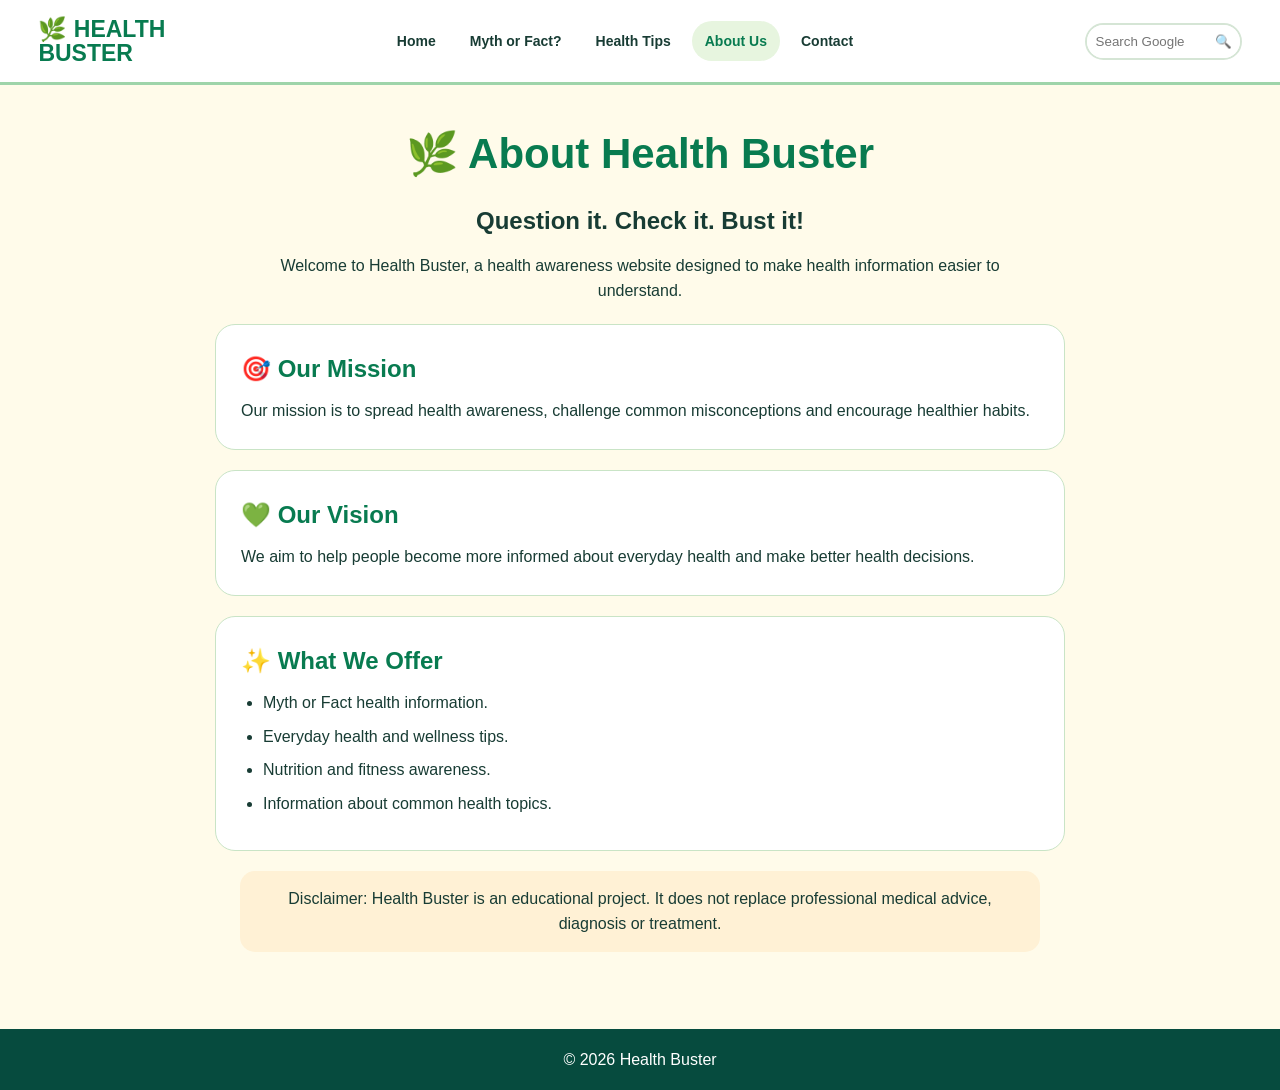
==== about.html @ 7978b403 "Add files via upload" ====
<!DOCTYPE html>
<html lang="en">
<head>
    <meta charset="UTF-8">
    <meta name="viewport" content="width=device-width, initial-scale=1.0">
    <title>About Us | Health Buster</title>
    <link rel="stylesheet" href="style.css">
</head>
<body>
<header class="navbar">
    <a href="index.html" class="logo">🌿 HEALTH<br>BUSTER</a>
    <nav>
        <a href="index.html">Home</a>
        <a href="myth.html">Myth or Fact?</a>
        <a href="health-tips.html">Health Tips</a>
        <a class="active" href="about.html">About Us</a>
        <a href="contact.html">Contact</a>
    </nav>
    <form class="google-search">
        <input name="q" type="search" placeholder="Search Google...">
        <button type="submit">🔍</button>
    </form>
</header>

<main class="content-page">
    <h1>🌿 About Health Buster</h1>
    <h2>Question it. Check it. Bust it!</h2>

    <p>
        Welcome to Health Buster, a health awareness website
        designed to make health information easier to understand.
    </p>

    <section class="info-card">
        <h2>🎯 Our Mission</h2>
        <p>
            Our mission is to spread health awareness, challenge
            common misconceptions and encourage healthier habits.
        </p>
    </section>

    <section class="info-card">
        <h2>💚 Our Vision</h2>
        <p>
            We aim to help people become more informed about
            everyday health and make better health decisions.
        </p>
    </section>

    <section class="info-card">
        <h2>✨ What We Offer</h2>
        <ul>
            <li>Myth or Fact health information.</li>
            <li>Everyday health and wellness tips.</li>
            <li>Nutrition and fitness awareness.</li>
            <li>Information about common health topics.</li>
        </ul>
    </section>

    <p class="disclaimer">
        Disclaimer: Health Buster is an educational project.
        It does not replace professional medical advice,
        diagnosis or treatment.
    </p>
</main>

<footer>© 2026 Health Buster</footer>
<script src="script.js"></script>
</body>
</html>
---- style.css ----
* {
    margin: 0;
    padding: 0;
    box-sizing: border-box;
}

:root {
    --green: #087b50;
    --dark-green: #064b3e;
    --light-green: #e7f5df;
    --cream: #fffbea;
    --orange: #ec681d;
    --text: #183c34;
}

body {
    font-family: Arial, sans-serif;
    background: var(--cream);
    color: var(--text);
    line-height: 1.6;
}

a {
    text-decoration: none;
    color: inherit;
}

.navbar {
    background: white;
    min-height: 85px;
    padding: 12px 3%;
    display: flex;
    justify-content: space-between;
    align-items: center;
    gap: 20px;
    border-bottom: 3px solid #9ed4aa;
    flex-wrap: wrap;
}

.logo {
    color: var(--green);
    font-size: 23px;
    font-weight: 900;
    line-height: 1.05;
}

nav {
    display: flex;
    gap: 8px;
    flex-wrap: wrap;
    justify-content: center;
}

nav a {
    padding: 9px 13px;
    border-radius: 25px;
    font-weight: bold;
    font-size: 14px;
}

nav a:hover,
nav a.active {
    background: var(--light-green);
    color: var(--green);
}

.google-search {
    display: flex;
    border: 2px solid #d5e5d5;
    border-radius: 30px;
    overflow: hidden;
    background: white;
}

.google-search input {
    width: 120px;
    border: none;
    outline: none;
    padding: 9px;
}

.google-search button {
    border: none;
    background: white;
    padding: 8px;
    cursor: pointer;
}

.stay-btn {
    background: var(--dark-green);
    color: white;
    padding: 11px 20px;
    border-radius: 30px;
    font-weight: bold;
}

.hero {
    min-height: 290px;
    padding: 35px 5%;
    display: flex;
    justify-content: center;
    align-items: center;
    position: relative;
    background: linear-gradient(120deg, #e4f5d9, #fffbea, #f3f8d9);
    text-align: center;
}

.hero-text {
    flex: 1;
}

.hero-text h2:first-child {
    font-size: 34px;
    font-style: italic;
}

.hero-text h1 {
    font-size: clamp(40px, 6vw, 65px);
    color: #188b4d;
    font-weight: 900;
    font-style: italic;
}

.big-title {
    font-size: clamp(35px, 5vw, 58px);
    color: var(--dark-green);
}

.hero-text p {
    font-size: 19px;
}

.hero-art {
    font-size: 140px;
}

.stamp {
    position: absolute;
    right: 3%;
    top: 15px;
    color: #d33a35;
    border: 4px dashed #d33a35;
    border-radius: 20px;
    padding: 12px;
    font-size: 21px;
    font-weight: 900;
    transform: rotate(10deg);
}

.feature-grid {
    display: grid;
    grid-template-columns: 1fr 1fr;
    gap: 20px;
    padding: 22px 3%;
}

.feature {
    display: flex;
    align-items: center;
    gap: 20px;
    padding: 25px;
    border-radius: 28px;
    border: 2px solid;
}

.myth-card {
    background: #fff0dc;
    border-color: #efc36c;
}

.tips-card {
    background: #e4f5dd;
    border-color: #8acb9d;
}

.feature-icon {
    font-size: 75px;
}

.feature h2 {
    font-size: 30px;
    margin-bottom: 5px;
}

.myth-card h2 {
    color: #cf542e;
}

.tips-card h2 {
    color: var(--green);
}

.feature p {
    margin-bottom: 12px;
}

.orange-btn,
.green-btn {
    display: inline-block;
    padding: 10px 25px;
    border: none;
    border-radius: 30px;
    color: white;
    font-weight: bold;
    cursor: pointer;
    font-size: 15px;
}

.orange-btn {
    background: var(--orange);
}

.green-btn {
    background: var(--green);
}

.orange-btn:hover,
.green-btn:hover {
    opacity: 0.85;
    transform: translateY(-2px);
}

.health-strip {
    padding: 20px 3%;
    display: flex;
    justify-content: space-around;
    gap: 15px;
    flex-wrap: wrap;
    font-weight: bold;
    background: white;
}

.slogan {
    margin: 20px auto;
    padding: 15px;
    text-align: center;
    background: #dff2c7;
    color: var(--dark-green);
    border-radius: 50px;
    font-size: 27px;
    font-weight: bold;
    width: 90%;
    font-style: italic;
}

footer {
    background: var(--dark-green);
    color: white;
    text-align: center;
    padding: 18px;
    margin-top: 30px;
}

/* Myth page */

.myth-page,
.tips-page,
.content-page {
    padding: 35px 5%;
    text-align: center;
    min-height: 65vh;
}

.back {
    display: block;
    text-align: left;
    color: var(--green);
    font-weight: bold;
    margin-bottom: 25px;
}

.page-heading {
    font-size: clamp(38px, 6vw, 65px);
    font-weight: 900;
}

.red {
    color: #df423c;
}

.green {
    color: #14874d;
}

.subtitle {
    font-size: 19px;
    margin: 10px 0 30px;
}

.myth-form {
    display: flex;
    gap: 15px;
    justify-content: center;
    max-width: 750px;
    margin: auto;
}

.myth-form input {
    flex: 1;
    min-width: 0;
    padding: 18px;
    border: 3px solid #27815a;
    border-radius: 35px;
    font-size: 17px;
}

.myth-form button {
    background: var(--green);
    color: white;
    border: none;
    border-radius: 35px;
    padding: 15px 35px;
    font-size: 20px;
    font-weight: bold;
    cursor: pointer;
}

.result-box {
    display: none;
    max-width: 750px;
    margin: 25px auto;
    padding: 22px;
    border-radius: 20px;
    background: white;
    border: 2px solid #a2d6a0;
    text-align: left;
}

.result-box h2 {
    color: var(--green);
}

.result-box a {
    color: var(--green);
    text-decoration: underline;
}

.popular {
    margin: 35px auto;
    padding: 25px;
    background: #e2f1d9;
    border-radius: 25px;
    max-width: 900px;
}

.myth-buttons {
    display: flex;
    justify-content: center;
    flex-wrap: wrap;
    gap: 12px;
    margin-top: 15px;
}

.myth-buttons button {
    padding: 14px;
    border: 1px solid #a7d39a;
    border-radius: 25px;
    background: white;
    cursor: pointer;
    font-weight: bold;
}

.myth-buttons button:hover {
    background: #cce9c0;
}

/* Health tips */

.tips-page > h2 {
    color: var(--green);
    font-size: 30px;
}

.tips-grid {
    display: grid;
    grid-template-columns: repeat(5, 1fr);
    gap: 15px;
    margin: 30px 0;
}

.tip-card {
    border-radius: 22px;
    padding: 22px 12px;
    border: 2px solid #c4dfbd;
}

.nutrition { background: #ffebd9; }
.fitness { background: #e0f0ff; }
.mental { background: #eee2ff; }
.diseases { background: #e1f5df; }
.skin { background: #fff3c7; }

.tip-icon {
    font-size: 60px;
}

.tip-card h2 {
    font-size: 20px;
    margin: 8px 0;
}

.tip-card p {
    margin-bottom: 12px;
}

.tip-details,
.info-card {
    background: white;
    padding: 25px;
    margin: 20px auto;
    border-radius: 20px;
    max-width: 850px;
    text-align: left;
    border: 1px solid #c9e4c6;
}

.tip-details h2,
.info-card h2 {
    color: var(--green);
    margin-bottom: 10px;
}

.tip-details li,
.info-card li {
    margin: 8px 0 8px 22px;
}

.tip-of-day {
    background: #d9f2d4;
    padding: 22px;
    border-radius: 20px;
    margin: 25px 0;
}

/* About and Contact */

.content-page > h1 {
    color: var(--green);
    font-size: 42px;
    margin-bottom: 15px;
}

.content-page > p {
    margin: 12px auto;
    max-width: 800px;
}

.disclaimer {
    background: #fff1d5;
    border-radius: 15px;
    padding: 15px;
}

.contact-form {
    display: flex;
    flex-direction: column;
    gap: 12px;
    max-width: 550px;
    margin: 30px auto;
    padding: 30px;
    background: white;
    border-radius: 20px;
    text-align: left;
    border: 1px solid #c9e4c6;
}

.contact-form input,
.contact-form textarea {
    padding: 13px;
    border: 1px solid #a8c8ad;
    border-radius: 10px;
    font: inherit;
    width: 100%;
}

.contact-form button {
    align-self: flex-start;
}

/* Mobile responsive design */

@media(max-width: 850px) {
    .navbar {
        justify-content: center;
    }

    nav {
        width: 100%;
    }

    .tips-grid {
        grid-template-columns: repeat(2, 1fr);
    }

    .stamp {
        display: none;
    }
}

@media(max-width: 600px) {
    .feature-grid {
        grid-template-columns: 1fr;
    }

    .feature {
        padding: 18px;
    }

    .feature-icon {
        font-size: 45px;
    }

    .feature h2 {
        font-size: 23px;
    }

    .hero-art {
        display: none;
    }

    .hero {
        min-height: 280px;
    }

    .hero-text p {
        font-size: 16px;
    }

    .myth-form {
        flex-direction: column;
    }

    .myth-form button {
        width: 100%;
    }

    .tips-grid {
        grid-template-columns: 1fr 1fr;
    }

    .slogan {
        font-size: 19px;
    }

    nav a {
        font-size: 12px;
        padding: 7px;
    }

    .health-strip {
        justify-content: center;
    }
}
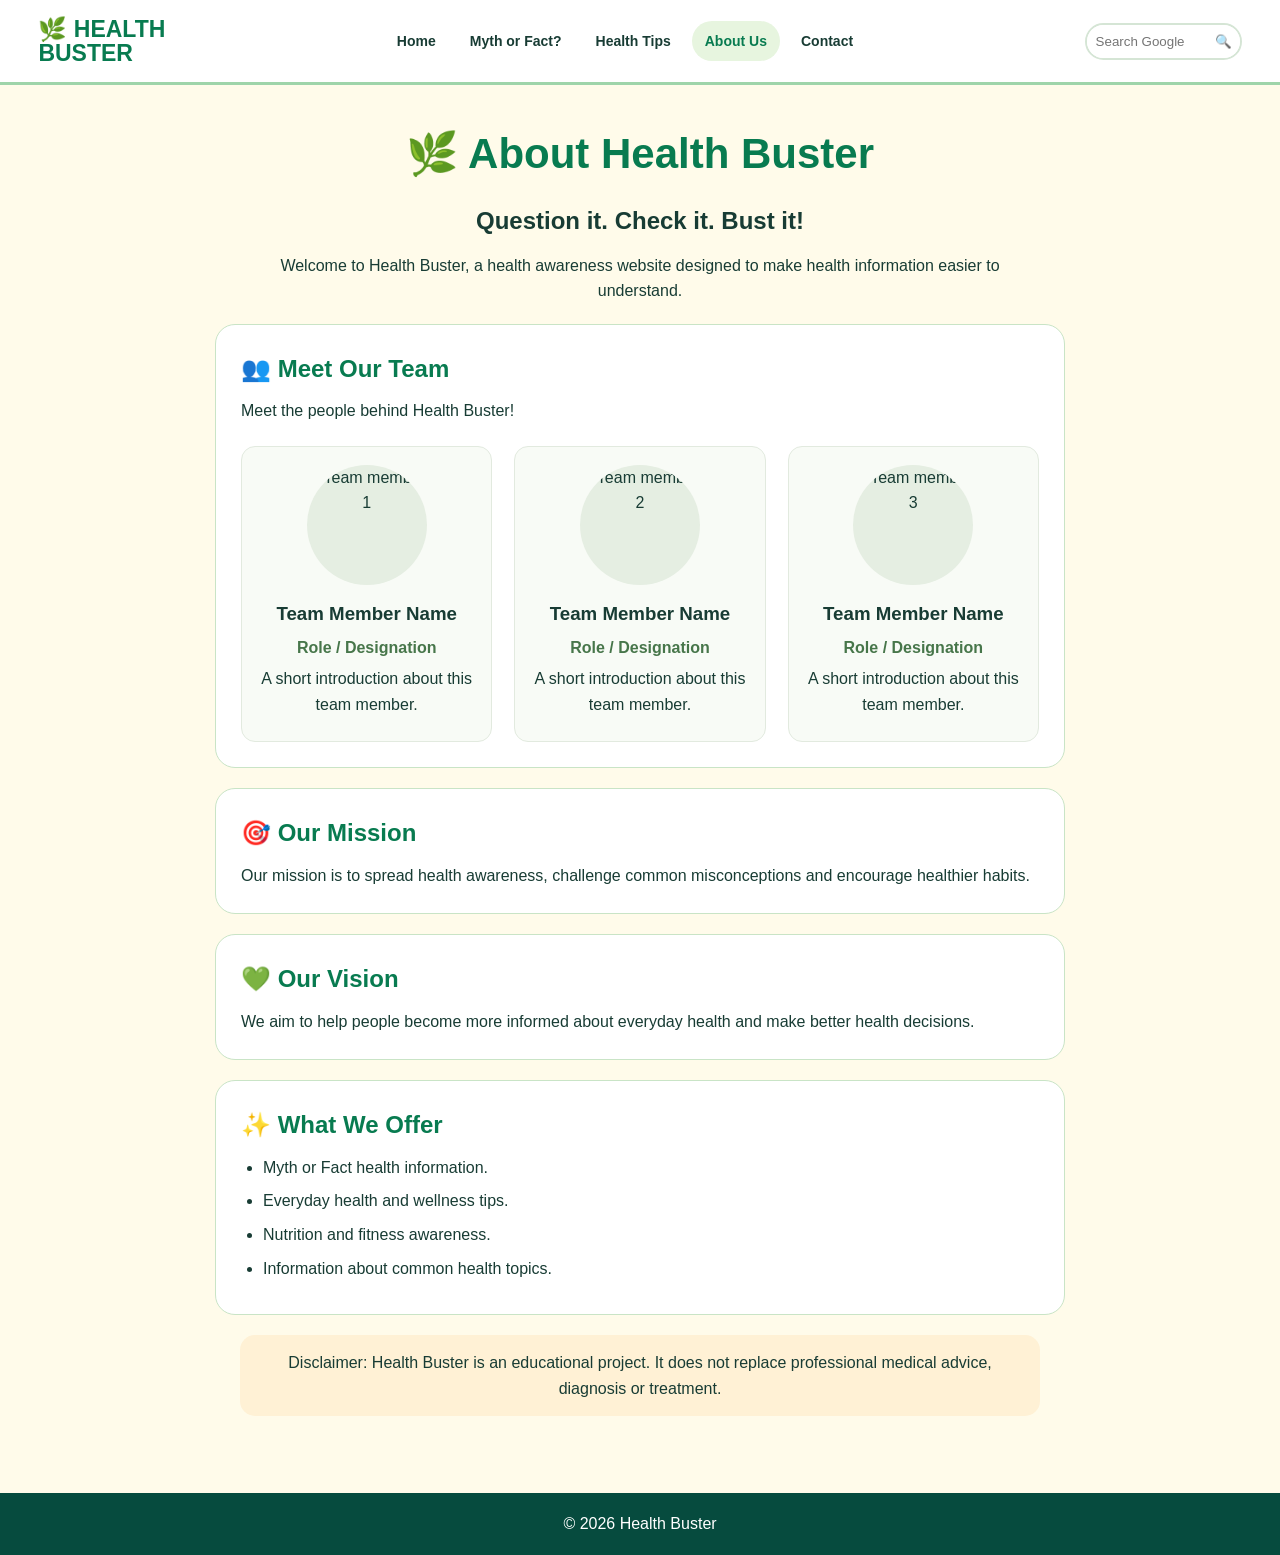
==== commit 438b7a4d: "Add files via upload" ====
--- a/about.html
+++ b/about.html
@@ -6,6 +6,42 @@
     <meta name="viewport" content="width=device-width, initial-scale=1.0">
     <title>About Us | Health Buster</title>
     <link rel="stylesheet" href="style.css">
+
+    <style>
+        .team-grid {
+            display: grid;
+            grid-template-columns: repeat(auto-fit, minmax(180px, 1fr));
+            gap: 22px;
+            margin-top: 22px;
+        }
+        .team-member {
+            text-align: center;
+            padding: 18px;
+            border: 1px solid #e2eadf;
+            border-radius: 14px;
+            background: #f8fbf6;
+        }
+        .team-member img {
+            width: 120px;
+            height: 120px;
+            object-fit: cover;
+            border-radius: 50%;
+            display: block;
+            margin: 0 auto 14px;
+            background: #e5eee2;
+        }
+        .team-member h3 {
+            margin: 8px 0 5px;
+        }
+        .team-member p {
+            margin: 6px 0;
+        }
+        .team-member .team-role {
+            font-weight: 600;
+            color: #47764a;
+        }
+    </style>
+
 </head>
 <body>
 <header class="navbar">
@@ -31,6 +67,36 @@
         Welcome to Health Buster, a health awareness website
         designed to make health information easier to understand.
     </p>
+
+
+    <section class="info-card team-section">
+        <h2>👥 Meet Our Team</h2>
+        <p>Meet the people behind Health Buster!</p>
+
+        <div class="team-grid">
+            <!-- Copy a team-member card below to add more members -->
+            <div class="team-member">
+                <img src="images/team-member-1.jpg" alt="Team member 1">
+                <h3>Team Member Name</h3>
+                <p class="team-role">Role / Designation</p>
+                <p>A short introduction about this team member.</p>
+            </div>
+
+            <div class="team-member">
+                <img src="images/team-member-2.jpg" alt="Team member 2">
+                <h3>Team Member Name</h3>
+                <p class="team-role">Role / Designation</p>
+                <p>A short introduction about this team member.</p>
+            </div>
+
+            <div class="team-member">
+                <img src="images/team-member-3.jpg" alt="Team member 3">
+                <h3>Team Member Name</h3>
+                <p class="team-role">Role / Designation</p>
+                <p>A short introduction about this team member.</p>
+            </div>
+        </div>
+    </section>
 
     <section class="info-card">
         <h2>🎯 Our Mission</h2>
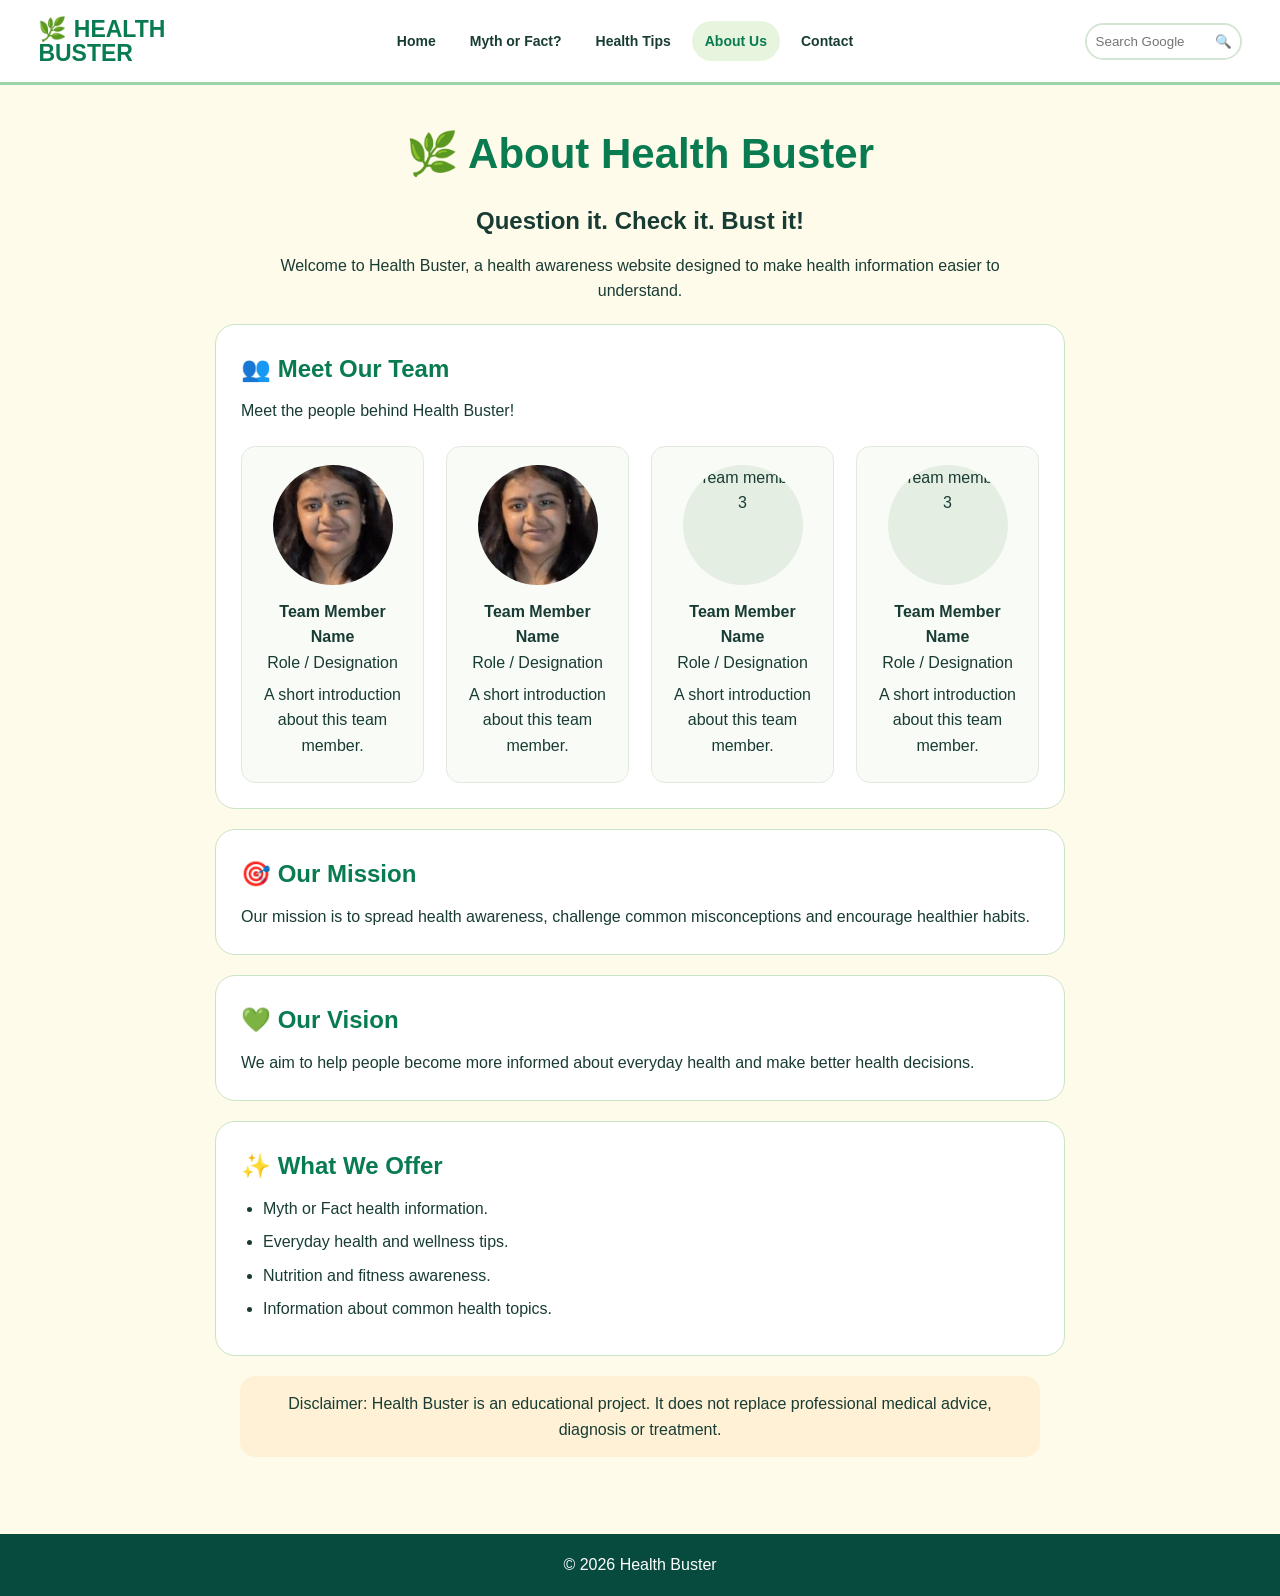
==== commit 3cd620e1: "Add files via upload" ====
--- a/about.html
+++ b/about.html
@@ -77,21 +77,28 @@
             <!-- Copy a team-member card below to add more members -->
             <div class="team-member">
                 <img src="images/team-member-1.jpg" alt="Team member 1">
-                <h3>Team Member Name</h3>
+                <h4>Team Member Name</h4
                 <p class="team-role">Role / Designation</p>
                 <p>A short introduction about this team member.</p>
             </div>
 
             <div class="team-member">
                 <img src="images/team-member-2.jpg" alt="Team member 2">
-                <h3>Team Member Name</h3>
+                <h4>Team Member Name</h4
                 <p class="team-role">Role / Designation</p>
                 <p>A short introduction about this team member.</p>
             </div>
 
             <div class="team-member">
                 <img src="images/team-member-3.jpg" alt="Team member 3">
-                <h3>Team Member Name</h3>
+                <h4>Team Member Name</h4
+                <p class="team-role">Role / Designation</p>
+                <p>A short introduction about this team member.</p>
+            </div>
+
+	     <div class="team-member">
+                <img src="images/team-member-3.jpg" alt="Team member 3">
+                <h4>Team Member Name</h4
                 <p class="team-role">Role / Designation</p>
                 <p>A short introduction about this team member.</p>
             </div>
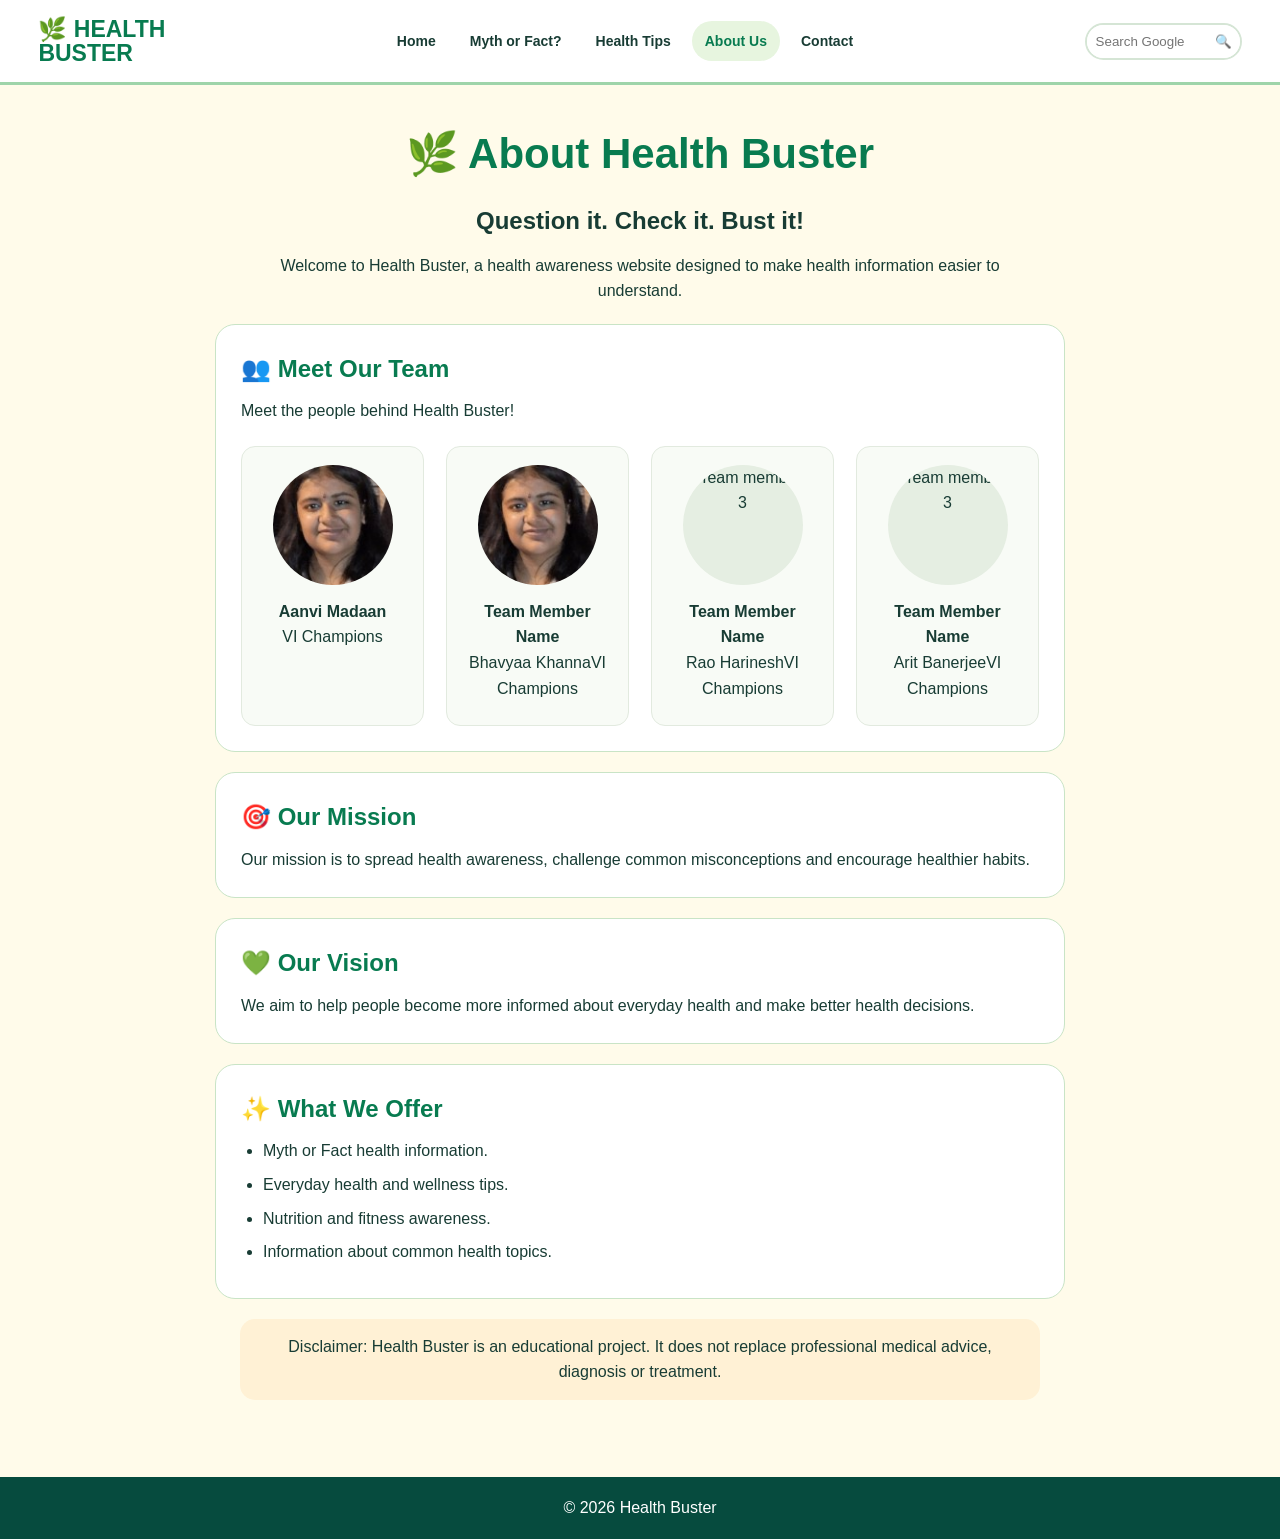
==== commit 18bd1c61: "Add files via upload" ====
--- a/about.html
+++ b/about.html
@@ -77,30 +77,29 @@
             <!-- Copy a team-member card below to add more members -->
             <div class="team-member">
                 <img src="images/team-member-1.jpg" alt="Team member 1">
-                <h4>Team Member Name</h4
-                <p class="team-role">Role / Designation</p>
-                <p>A short introduction about this team member.</p>
+                <h4>Aanvi Madaan</h4
+                <p class="team-role">VI Champions</p>
             </div>
 
             <div class="team-member">
                 <img src="images/team-member-2.jpg" alt="Team member 2">
                 <h4>Team Member Name</h4
-                <p class="team-role">Role / Designation</p>
-                <p>A short introduction about this team member.</p>
+                <h4>Bhavyaa Khanna</h4
+                <p class="team-role">VI Champions</p>
             </div>
 
             <div class="team-member">
                 <img src="images/team-member-3.jpg" alt="Team member 3">
                 <h4>Team Member Name</h4
-                <p class="team-role">Role / Designation</p>
-                <p>A short introduction about this team member.</p>
+                <h4>Rao Harinesh</h4
+                <p class="team-role">VI Champions</p>
             </div>
 
 	     <div class="team-member">
-                <img src="images/team-member-3.jpg" alt="Team member 3">
+                <img src="images/team-member-4.jpg" alt="Team member 3">
                 <h4>Team Member Name</h4
-                <p class="team-role">Role / Designation</p>
-                <p>A short introduction about this team member.</p>
+                <h4>Arit Banerjee</h4
+                <p class="team-role">VI Champions</p>
             </div>
         </div>
     </section>
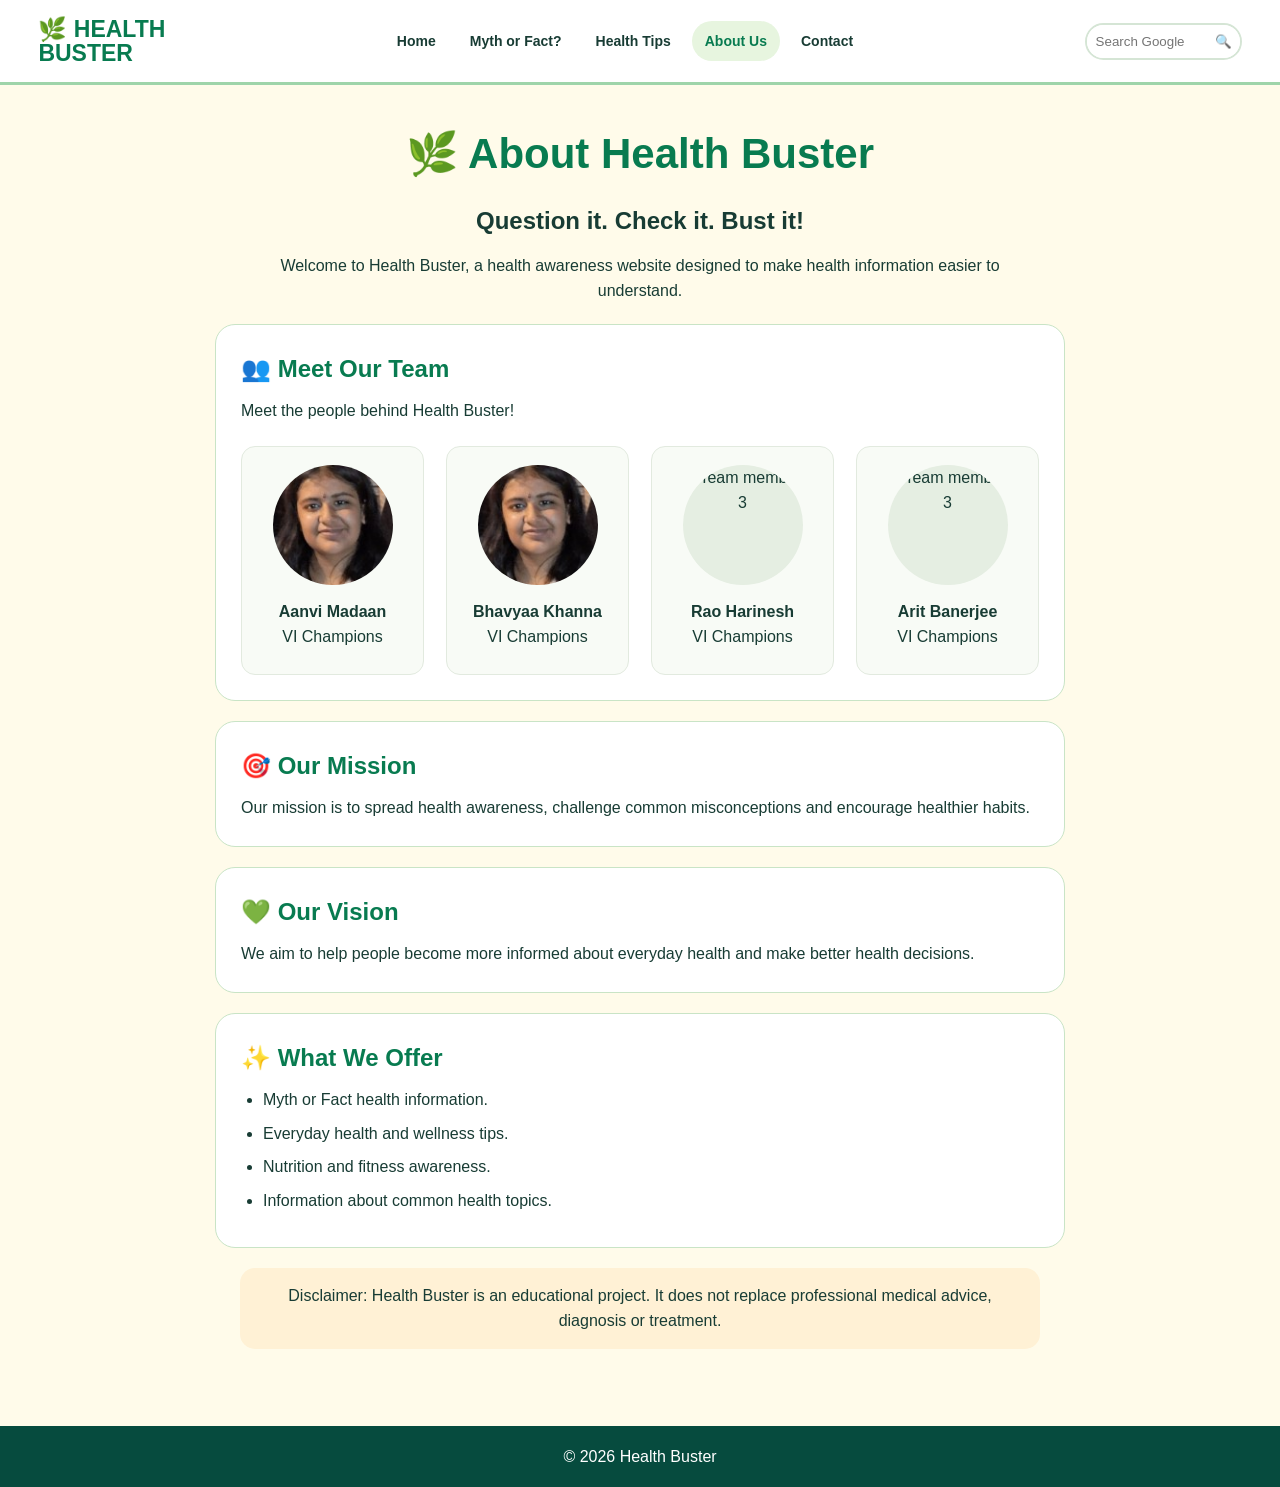
==== commit b4936060: "Add files via upload" ====
--- a/about.html
+++ b/about.html
@@ -83,21 +83,18 @@
 
             <div class="team-member">
                 <img src="images/team-member-2.jpg" alt="Team member 2">
-                <h4>Team Member Name</h4
                 <h4>Bhavyaa Khanna</h4
                 <p class="team-role">VI Champions</p>
             </div>
 
             <div class="team-member">
                 <img src="images/team-member-3.jpg" alt="Team member 3">
-                <h4>Team Member Name</h4
                 <h4>Rao Harinesh</h4
                 <p class="team-role">VI Champions</p>
             </div>
 
 	     <div class="team-member">
                 <img src="images/team-member-4.jpg" alt="Team member 3">
-                <h4>Team Member Name</h4
                 <h4>Arit Banerjee</h4
                 <p class="team-role">VI Champions</p>
             </div>
